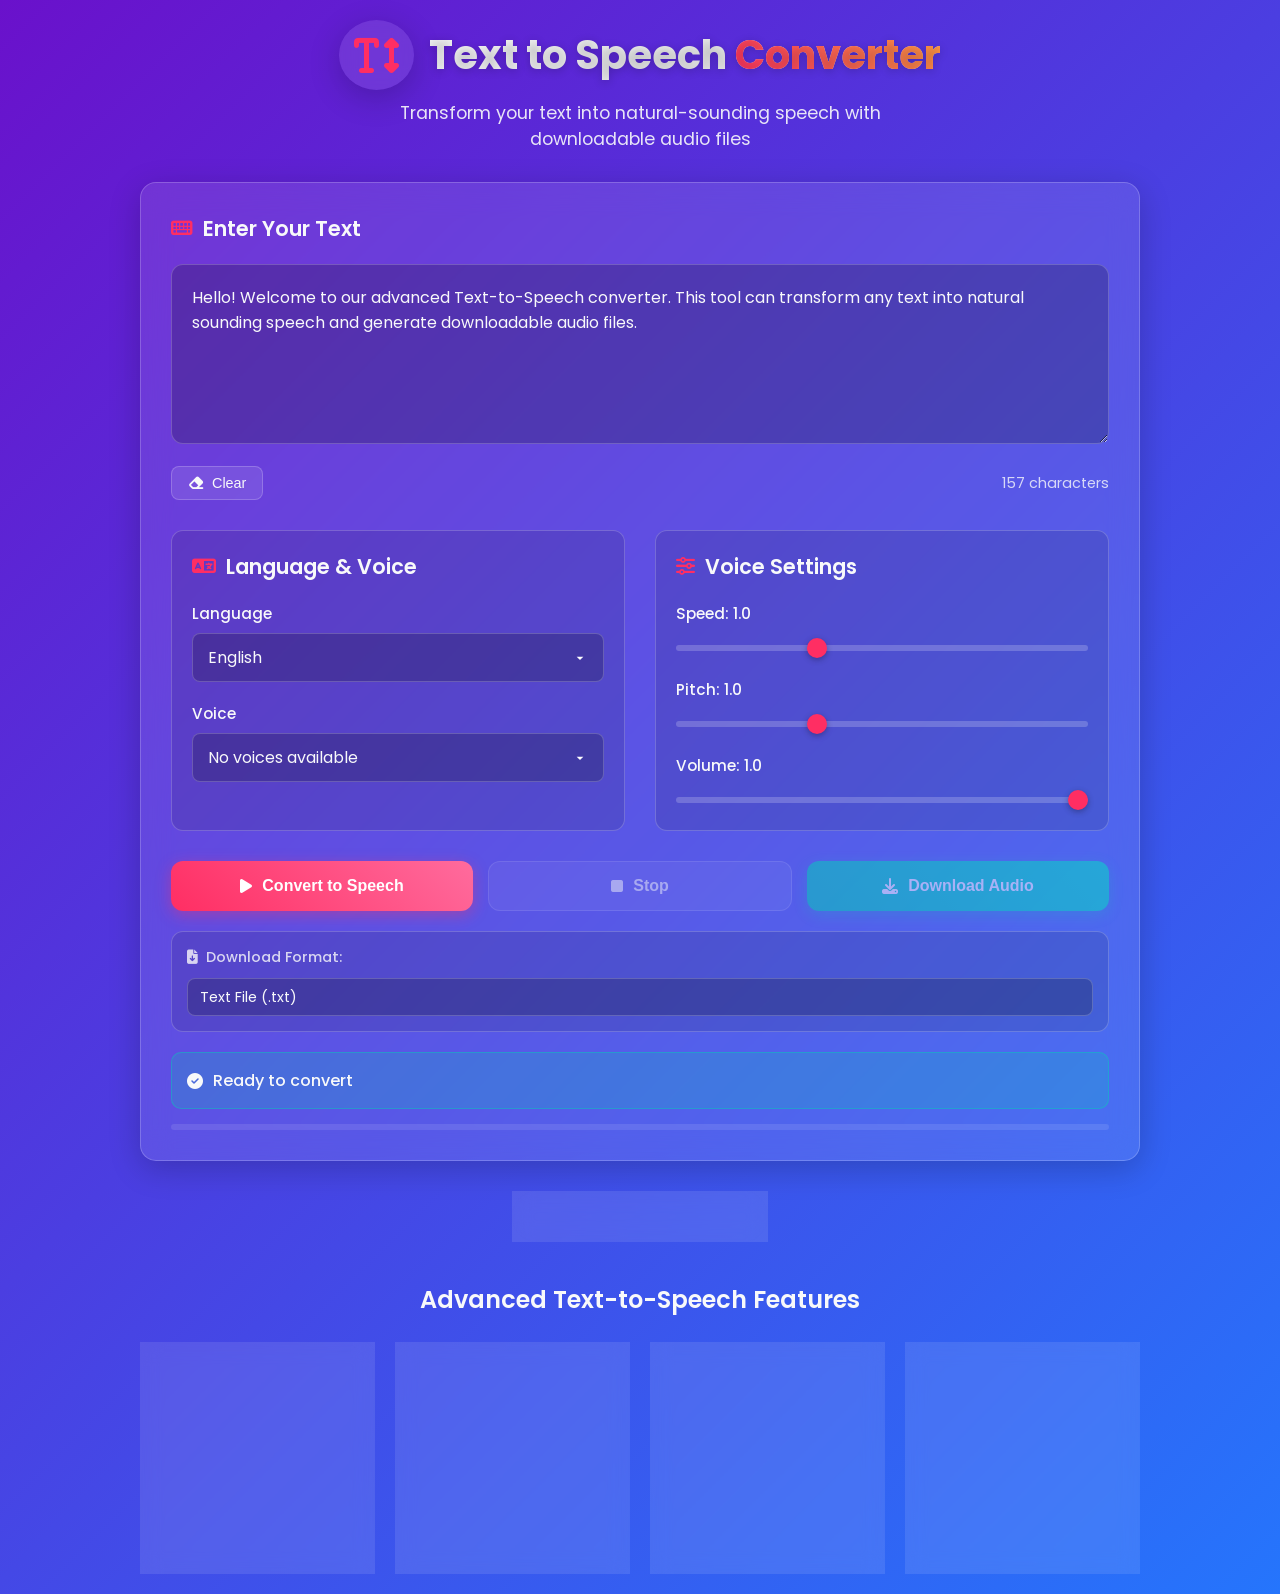
==== text-to-speech.html @ dfad736d "now i include speech to text converter in the addition of text to speech plus i make it good look by" ====
<!DOCTYPE html>
<html lang="en">
<head>
    <meta charset="UTF-8">
    <meta name="viewport" content="width=device-width, initial-scale=1.0">
    <title>Text-to-Speech Converter</title>
    <link rel="stylesheet" href="tts.css">
    <link rel="stylesheet" href="https://cdnjs.cloudflare.com/ajax/libs/font-awesome/6.4.0/css/all.min.css">
    <link href="https://fonts.googleapis.com/css2?family=Poppins:wght@300;400;500;600;700&display=swap" rel="stylesheet">
</head>
<body>
    <div class="container">
        <div class="header">
            <div class="logo">
                <i class="fas fa-text-height"></i>
                <h1>Text to Speech <span>Converter</span></h1>
            </div>
            <p>Transform your text into natural-sounding speech with downloadable audio files</p>
        </div>

        <div class="converter-card">
            <div class="input-section">
                <div class="section-header">
                    <i class="fas fa-keyboard"></i>
                    <h3>Enter Your Text</h3>
                </div>
                <textarea id="textInput" placeholder="Type or paste your text here...">Hello! Welcome to our advanced Text-to-Speech converter. This tool can transform any text into natural sounding speech and generate downloadable audio files.</textarea>
                
                <div class="text-controls">
                    <button id="clearText" class="control-btn">
                        <i class="fas fa-eraser"></i> Clear
                    </button>
                    <div class="char-count">
                        <span id="charCount">0</span> characters
                    </div>
                </div>
            </div>

            <div class="controls-section">
                <div class="control-group">
                    <div class="section-header">
                        <i class="fas fa-language"></i>
                        <h3>Language & Voice</h3>
                    </div>
                    
                    <div class="select-group">
                        <label for="languageSelect">Language</label>
                        <select id="languageSelect">
                            <option value="en">English</option>
                            <option value="es">Spanish</option>
                            <option value="fr">French</option>
                            <option value="de">German</option>
                            <option value="it">Italian</option>
                        </select>
                    </div>
                    
                    <div class="select-group">
                        <label for="voiceSelect">Voice</label>
                        <select id="voiceSelect">
                            <option value="">Loading voices...</option>
                        </select>
                    </div>
                </div>

                <div class="control-group">
                    <div class="section-header">
                        <i class="fas fa-sliders-h"></i>
                        <h3>Voice Settings</h3>
                    </div>
                    
                    <div class="slider-group">
                        <label for="rate">Speed: <span id="rateValue">1.0</span></label>
                        <input type="range" id="rate" min="0.5" max="2" step="0.1" value="1">
                    </div>
                    
                    <div class="slider-group">
                        <label for="pitch">Pitch: <span id="pitchValue">1.0</span></label>
                        <input type="range" id="pitch" min="0.5" max="2" step="0.1" value="1">
                    </div>
                    
                    <div class="slider-group">
                        <label for="volume">Volume: <span id="volumeValue">1.0</span></label>
                        <input type="range" id="volume" min="0" max="1" step="0.1" value="1">
                    </div>
                </div>
            </div>

            <div class="action-section">
                <button id="speakBtn" class="action-btn primary">
                    <i class="fas fa-play"></i> Convert to Speech
                </button>
                <button id="stopBtn" class="action-btn secondary" disabled>
                    <i class="fas fa-stop"></i> Stop
                </button>
                <button id="downloadBtn" class="action-btn tertiary" disabled>
                    <i class="fas fa-download"></i> Download Audio
                </button>
            </div>

            <div class="download-options">
                <label for="downloadFormat"><i class="fas fa-file-download"></i> Download Format:</label>
                <select id="downloadFormat" class="format-select">
                    <option value="txt">Text File (.txt)</option>
                    <option value="wav">Audio File (.wav)</option>
                </select>
            </div>

            <div class="status-section">
                <div id="status" class="status ready">
                    <i class="fas fa-check-circle"></i> Ready to convert
                </div>
                <div class="progress-bar">
                    <div id="progress" class="progress"></div>
                </div>
            </div>
        </div>

        <div class="navigation">
            <a href="speech-to-text.html" class="nav-btn">
                <i class="fas fa-microphone"></i> Go to Speech-to-Text
            </a>
        </div>

        <div class="features">
            <h3>Advanced Text-to-Speech Features</h3>
            <div class="feature-grid">
                <div class="feature">
                    <i class="fas fa-robot"></i>
                    <h4>Natural Voices</h4>
                    <p>High-quality, natural-sounding voices with multiple language support</p>
                </div>
                <div class="feature">
                    <i class="fas fa-sliders-h"></i>
                    <h4>Voice Customization</h4>
                    <p>Adjust speed, pitch, and volume for perfect audio output</p>
                </div>
                <div class="feature">
                    <i class="fas fa-download"></i>
                    <h4>Download Audio</h4>
                    <p>Export your speech as WAV audio files or text transcripts</p>
                </div>
                <div class="feature">
                    <i class="fas fa-bolt"></i>
                    <h4>Fast Processing</h4>
                    <p>Instant conversion with real-time progress tracking</p>
                </div>
            </div>
        </div>
    </div>

    <script src="tts.js"></script>
</body>
</html>
---- tts.css ----
:root {
    --primary: #6a11cb;
    --secondary: #2575fc;
    --accent: #ff2e63;
    --success: #00d2b4;
    --warning: #ff9f43;
    --dark: #1a1a2e;
    --darker: #0f0f1a;
    --light: #f8f9fa;
    --glass: rgba(255, 255, 255, 0.1);
    --glass-border: rgba(255, 255, 255, 0.2);
    --shadow: 0 8px 32px rgba(0, 0, 0, 0.2);
    --radius: 16px;
}

* {
    margin: 0;
    padding: 0;
    box-sizing: border-box;
}

body {
    font-family: 'Poppins', sans-serif;
    background: linear-gradient(135deg, var(--primary), var(--secondary));
    color: var(--light);
    min-height: 100vh;
    display: flex;
    flex-direction: column;
    align-items: center;
    padding: 20px;
    overflow-x: hidden;
}

.container {
    width: 100%;
    max-width: 1000px;
    margin: 0 auto;
}

.header {
    text-align: center;
    margin-bottom: 30px;
    width: 100%;
}

.logo {
    display: flex;
    align-items: center;
    justify-content: center;
    gap: 15px;
    margin-bottom: 10px;
}

.logo i {
    font-size: 2.5rem;
    color: var(--accent);
    background: var(--glass);
    padding: 15px;
    border-radius: 50%;
    box-shadow: var(--shadow);
    backdrop-filter: blur(10px);
}

.logo h1 {
    font-size: 2.5rem;
    font-weight: 700;
    background: linear-gradient(45deg, var(--light), #e0e0e0);
    -webkit-background-clip: text;
    -webkit-text-fill-color: transparent;
    text-shadow: 0 2px 10px rgba(0, 0, 0, 0.2);
}

.logo span {
    background: linear-gradient(45deg, var(--accent), var(--warning));
    -webkit-background-clip: text;
    -webkit-text-fill-color: transparent;
}

.header p {
    font-size: 1.1rem;
    opacity: 0.9;
    max-width: 600px;
    margin: 0 auto;
}

.converter-card {
    background: var(--glass);
    backdrop-filter: blur(15px);
    border-radius: var(--radius);
    padding: 30px;
    box-shadow: var(--shadow);
    border: 1px solid var(--glass-border);
    margin-bottom: 30px;
}

.section-header {
    display: flex;
    align-items: center;
    gap: 10px;
    margin-bottom: 20px;
}

.section-header i {
    color: var(--accent);
    font-size: 1.2rem;
}

.section-header h3 {
    font-size: 1.3rem;
    font-weight: 600;
}

.input-section {
    margin-bottom: 30px;
}

#textInput {
    width: 100%;
    height: 180px;
    padding: 20px;
    border-radius: 12px;
    border: 1px solid var(--glass-border);
    background: rgba(0, 0, 0, 0.2);
    color: var(--light);
    font-size: 1rem;
    font-family: 'Poppins', sans-serif;
    resize: vertical;
    transition: all 0.3s ease;
}

#textInput:focus {
    outline: none;
    border-color: var(--accent);
    box-shadow: 0 0 0 2px rgba(255, 46, 99, 0.2);
}

#textInput::placeholder {
    color: rgba(255, 255, 255, 0.6);
}

.text-controls {
    display: flex;
    justify-content: space-between;
    align-items: center;
    margin-top: 15px;
}

.control-btn {
    background: rgba(255, 255, 255, 0.1);
    border: 1px solid var(--glass-border);
    color: var(--light);
    padding: 8px 16px;
    border-radius: 8px;
    cursor: pointer;
    transition: all 0.3s ease;
    display: flex;
    align-items: center;
    gap: 8px;
    font-size: 0.9rem;
}

.control-btn:hover {
    background: rgba(255, 255, 255, 0.2);
    transform: translateY(-2px);
}

.char-count {
    font-size: 0.9rem;
    opacity: 0.8;
}

.controls-section {
    display: grid;
    grid-template-columns: 1fr 1fr;
    gap: 30px;
    margin-bottom: 30px;
}

.control-group {
    background: rgba(0, 0, 0, 0.1);
    padding: 20px;
    border-radius: 12px;
    border: 1px solid var(--glass-border);
}

.select-group, .slider-group {
    margin-bottom: 20px;
}

.select-group:last-child, .slider-group:last-child {
    margin-bottom: 0;
}

label {
    display: block;
    margin-bottom: 8px;
    font-weight: 500;
    font-size: 0.95rem;
}

select {
    width: 100%;
    padding: 12px 15px;
    border-radius: 8px;
    border: 1px solid var(--glass-border);
    background: rgba(0, 0, 0, 0.2);
    color: var(--light);
    font-size: 1rem;
    font-family: 'Poppins', sans-serif;
    appearance: none;
    background-image: url("data:image/svg+xml;charset=UTF-8,%3csvg xmlns='http://www.w3.org/2000/svg' viewBox='0 0 24 24' fill='white'%3e%3cpath d='M7 10l5 5 5-5z'/%3e%3c/svg%3e");
    background-repeat: no-repeat;
    background-position: right 15px center;
    background-size: 16px;
}

select:focus {
    outline: none;
    border-color: var(--accent);
}

input[type="range"] {
    width: 100%;
    height: 6px;
    border-radius: 3px;
    background: rgba(255, 255, 255, 0.2);
    outline: none;
    -webkit-appearance: none;
}

input[type="range"]::-webkit-slider-thumb {
    -webkit-appearance: none;
    width: 20px;
    height: 20px;
    border-radius: 50%;
    background: var(--accent);
    cursor: pointer;
    box-shadow: 0 2px 6px rgba(0, 0, 0, 0.3);
}

input[type="range"]::-moz-range-thumb {
    width: 20px;
    height: 20px;
    border-radius: 50%;
    background: var(--accent);
    cursor: pointer;
    border: none;
    box-shadow: 0 2px 6px rgba(0, 0, 0, 0.3);
}

.action-section {
    display: flex;
    gap: 15px;
    margin-bottom: 20px;
    flex-wrap: wrap;
}

.action-btn {
    flex: 1;
    min-width: 180px;
    padding: 15px 25px;
    border: none;
    border-radius: 12px;
    font-size: 1rem;
    font-weight: 600;
    cursor: pointer;
    transition: all 0.3s ease;
    display: flex;
    align-items: center;
    justify-content: center;
    gap: 10px;
}

.action-btn.primary {
    background: linear-gradient(45deg, var(--accent), #ff6b9d);
    color: white;
    box-shadow: 0 4px 15px rgba(255, 46, 99, 0.4);
}

.action-btn.primary:hover:not(:disabled) {
    transform: translateY(-3px);
    box-shadow: 0 6px 20px rgba(255, 46, 99, 0.6);
}

.action-btn.secondary {
    background: rgba(255, 255, 255, 0.1);
    color: var(--light);
    border: 1px solid var(--glass-border);
}

.action-btn.secondary:hover:not(:disabled) {
    background: rgba(255, 255, 255, 0.2);
    transform: translateY(-3px);
}

.action-btn.tertiary {
    background: linear-gradient(45deg, var(--success), #00e6c3);
    color: white;
    box-shadow: 0 4px 15px rgba(0, 210, 180, 0.4);
}

.action-btn.tertiary:hover:not(:disabled) {
    transform: translateY(-3px);
    box-shadow: 0 6px 20px rgba(0, 210, 180, 0.6);
}

.action-btn:disabled {
    opacity: 0.5;
    cursor: not-allowed;
    transform: none !important;
}

.download-options {
    display: flex;
    gap: 10px;
    margin: 20px 0;
    flex-wrap: wrap;
    align-items: center;
    padding: 15px;
    background: rgba(0, 0, 0, 0.1);
    border-radius: 12px;
    border: 1px solid var(--glass-border);
}

.download-options label {
    margin: 0;
    font-size: 0.9rem;
    opacity: 0.8;
    display: flex;
    align-items: center;
    gap: 8px;
}

.format-select {
    padding: 8px 12px;
    border-radius: 8px;
    border: 1px solid var(--glass-border);
    background: rgba(0, 0, 0, 0.2);
    color: var(--light);
    font-size: 0.9rem;
    font-family: 'Poppins', sans-serif;
}

.format-select:focus {
    outline: none;
    border-color: var(--accent);
}

.status-section {
    margin-top: 20px;
}

.status {
    padding: 15px;
    border-radius: 10px;
    margin-bottom: 15px;
    display: flex;
    align-items: center;
    gap: 10px;
    font-weight: 500;
}

.status.ready {
    background: rgba(0, 210, 180, 0.2);
    border: 1px solid rgba(0, 210, 180, 0.4);
}

.status.speaking {
    background: rgba(255, 46, 99, 0.2);
    border: 1px solid rgba(255, 46, 99, 0.4);
    animation: pulse 1.5s infinite;
}

.status.success {
    background: rgba(0, 210, 180, 0.3);
    border: 1px solid rgba(0, 210, 180, 0.5);
}

.status.error {
    background: rgba(255, 159, 67, 0.2);
    border: 1px solid rgba(255, 159, 67, 0.4);
}

.progress-bar {
    width: 100%;
    height: 6px;
    background: rgba(255, 255, 255, 0.1);
    border-radius: 3px;
    overflow: hidden;
}

.progress {
    height: 100%;
    background: linear-gradient(45deg, var(--accent), var(--warning));
    width: 0%;
    transition: width 0.3s ease;
}

.navigation {
    text-align: center;
    margin-bottom: 40px;
}

.nav-btn {
    display: inline-flex;
    align-items: center;
    gap: 10px;
    background: var(--glass);
    backdrop-filter: blur(10px);
    padding: 12px 25px;
    border-radius: 50px;
    color: var(--light);
    text-decoration: none;
    font-weight: 500;
    transition: all 0.3s ease;
    border: 1px solid var(--glass-border);
}

.nav-btn:hover {
    background: rgba(255, 255, 255, 0.2);
    transform: translateY(-2px);
    box-shadow: 0 5px 15px rgba(0, 0, 0, 0.2);
}

.features {
    text-align: center;
    margin-top: 20px;
}

.features h3 {
    font-size: 1.5rem;
    margin-bottom: 25px;
    font-weight: 600;
}

.feature-grid {
    display: grid;
    grid-template-columns: repeat(auto-fit, minmax(220px, 1fr));
    gap: 20px;
}

.feature {
    background: var(--glass);
    backdrop-filter: blur(10px);
    padding: 25px 20px;
    border-radius: 12px;
    border: 1px solid var(--glass-border);
    transition: all 0.3s ease;
}

.feature:hover {
    transform: translateY(-5px);
    box-shadow: 0 10px 25px rgba(0, 0, 0, 0.2);
}

.feature i {
    font-size: 2rem;
    color: var(--accent);
    margin-bottom: 15px;
}

.feature h4 {
    font-size: 1.2rem;
    margin-bottom: 10px;
    font-weight: 600;
}

.feature p {
    font-size: 0.9rem;
    opacity: 0.8;
    line-height: 1.5;
}

@keyframes pulse {
    0% { opacity: 1; }
    50% { opacity: 0.7; }
    100% { opacity: 1; }
}

.fa-spinner {
    animation: spin 1s linear infinite;
}

@keyframes spin {
    0% { transform: rotate(0deg); }
    100% { transform: rotate(360deg); }
}

/* Responsive Design */
@media (max-width: 768px) {
    .container {
        padding: 10px;
    }
    
    .logo {
        flex-direction: column;
        gap: 10px;
    }
    
    .logo h1 {
        font-size: 2rem;
    }
    
    .controls-section {
        grid-template-columns: 1fr;
        gap: 20px;
    }
    
    .action-btn {
        min-width: 100%;
    }
    
    .converter-card {
        padding: 20px;
    }
    
    .download-options {
        flex-direction: column;
        align-items: flex-start;
    }
}
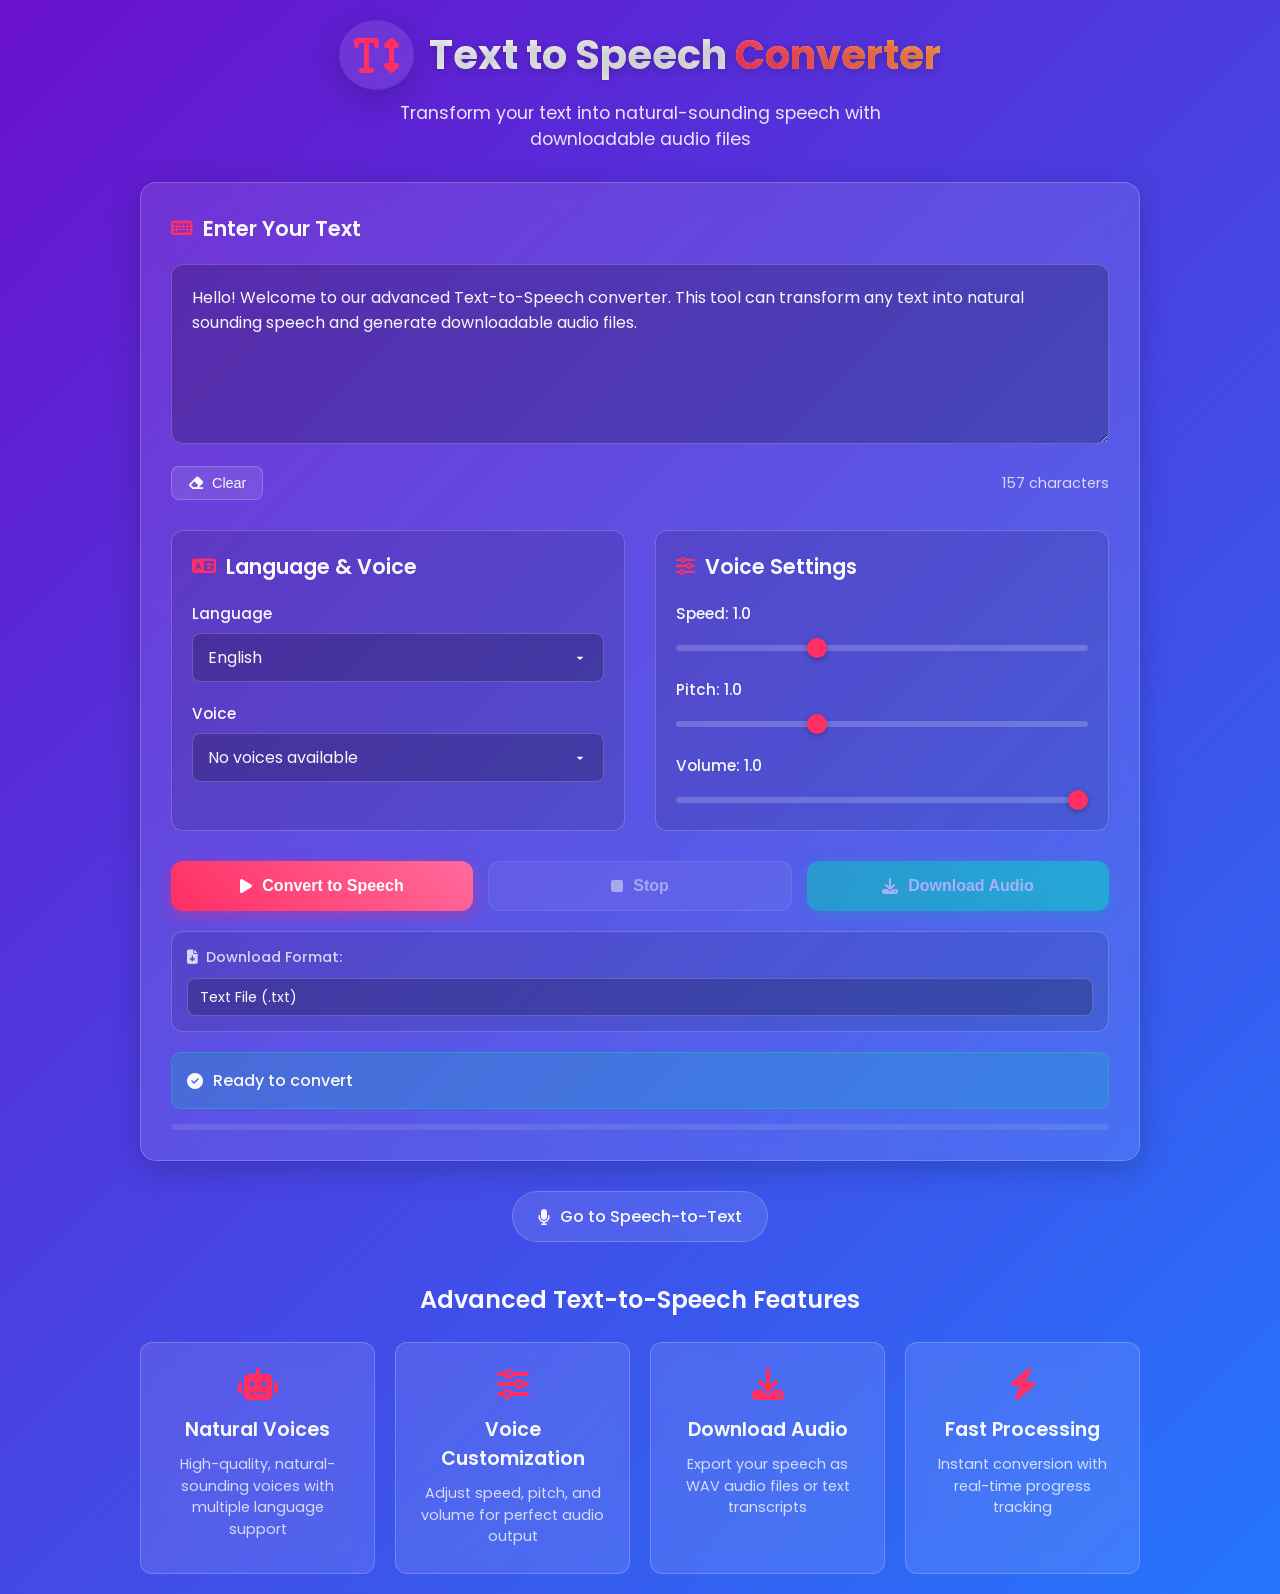
==== commit 407a0418: "update file name" ====
--- a/text-to-speech.html
+++ b/text-to-speech.html
@@ -116,7 +116,7 @@
         </div>
 
         <div class="navigation">
-            <a href="speech-to-text.html" class="nav-btn">
+            <a href="index.html" class="nav-btn">
                 <i class="fas fa-microphone"></i> Go to Speech-to-Text
             </a>
         </div>
